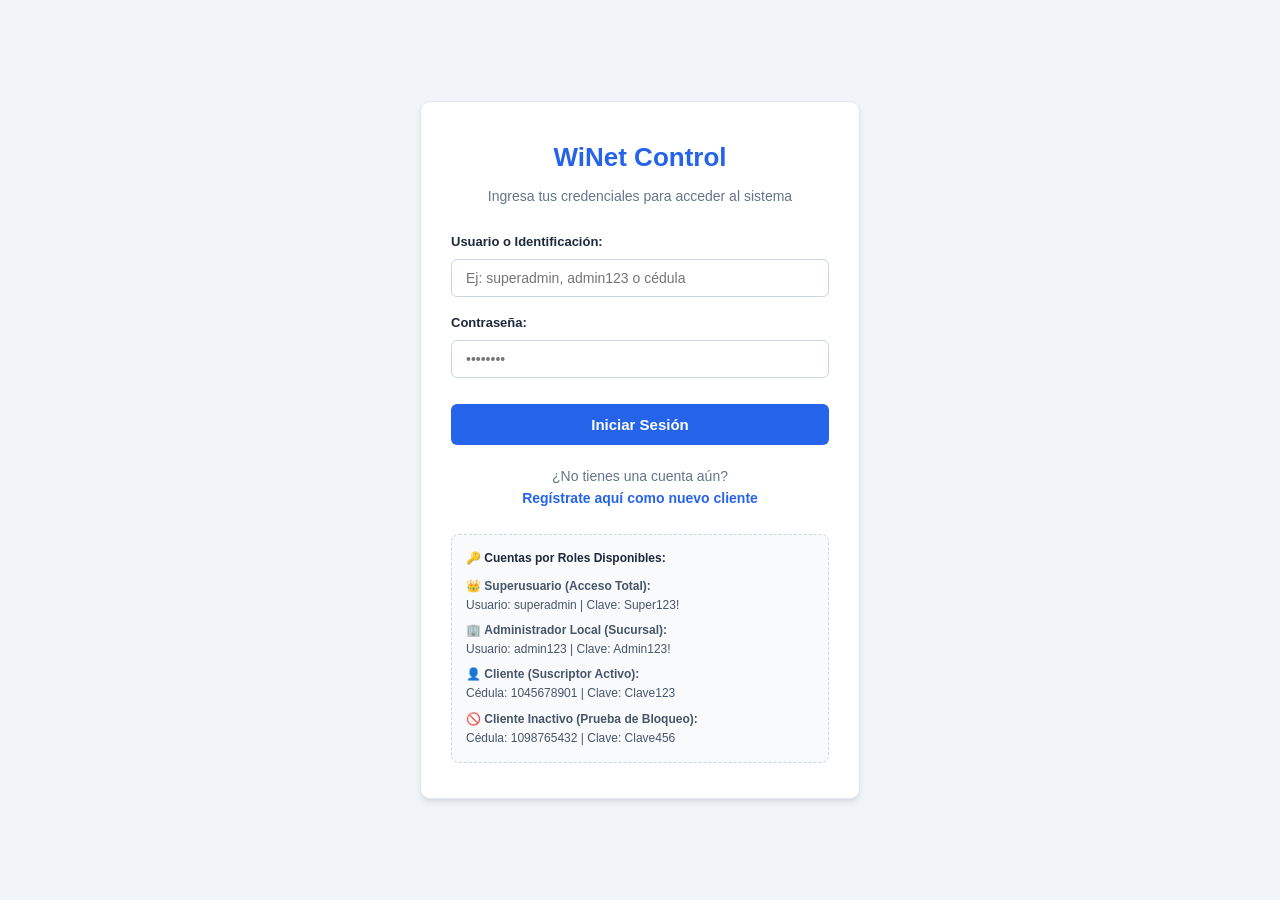
==== index.html @ 09a6ab45 "feat: agregar index.html en raiz para despliegue automatico en GitHub Pages" ====
<!DOCTYPE html>
<html lang="es">
<head>
    <meta charset="UTF-8">
    <meta name="viewport" content="width=device-width, initial-scale=1.0">
    <meta http-equiv="refresh" content="0; url=nuevo_proaula/frontend/login.html">
    <title>WiNet Control - Telecomunicaciones</title>
    <script>
        window.location.replace("nuevo_proaula/frontend/login.html");
    </script>
</head>
<body style="font-family: -apple-system, BlinkMacSystemFont, 'Segoe UI', Roboto, sans-serif; display: flex; justify-content: center; align-items: center; min-height: 100vh; margin: 0; background-color: #f1f5f9; color: #1e293b;">
    <div style="text-align: center; padding: 20px;">
        <h2 style="color: #2563eb; margin-bottom: 8px;">🌐 WiNet Control</h2>
        <p style="color: #64748b;">Iniciando plataforma de telecomunicaciones...</p>
        <p style="font-size: 14px; margin-top: 15px;">
            Si la página no carga en unos segundos, <a href="nuevo_proaula/frontend/login.html" style="color: #2563eb; font-weight: 600;">haz clic aquí para ingresar</a>.
        </p>
    </div>
</body>
</html>
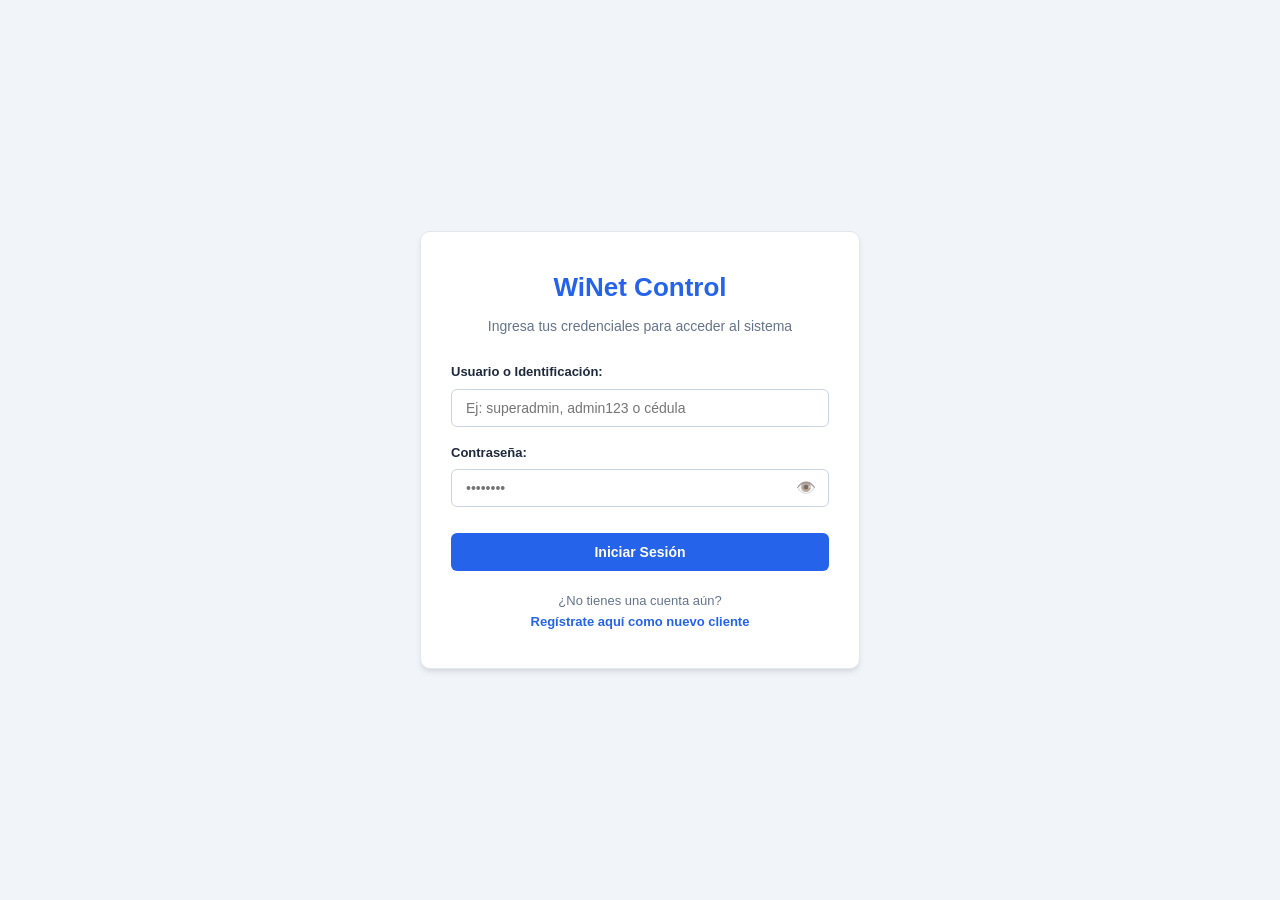
==== commit 514357e5: "feat: empresas multi-tenant, tickets en 2 pasos con notificaciones, facturas editables y limpieza de" ====
--- a/index.html
+++ b/index.html
@@ -7,7 +7,7 @@
     <title>WiNet Control - Telecomunicaciones</title>
     <script>
         window.location.replace("nuevo_proaula/frontend/login.html");
-    </script>
+</script>
 </head>
 <body style="font-family: -apple-system, BlinkMacSystemFont, 'Segoe UI', Roboto, sans-serif; display: flex; justify-content: center; align-items: center; min-height: 100vh; margin: 0; background-color: #f1f5f9; color: #1e293b;">
     <div style="text-align: center; padding: 20px;">
